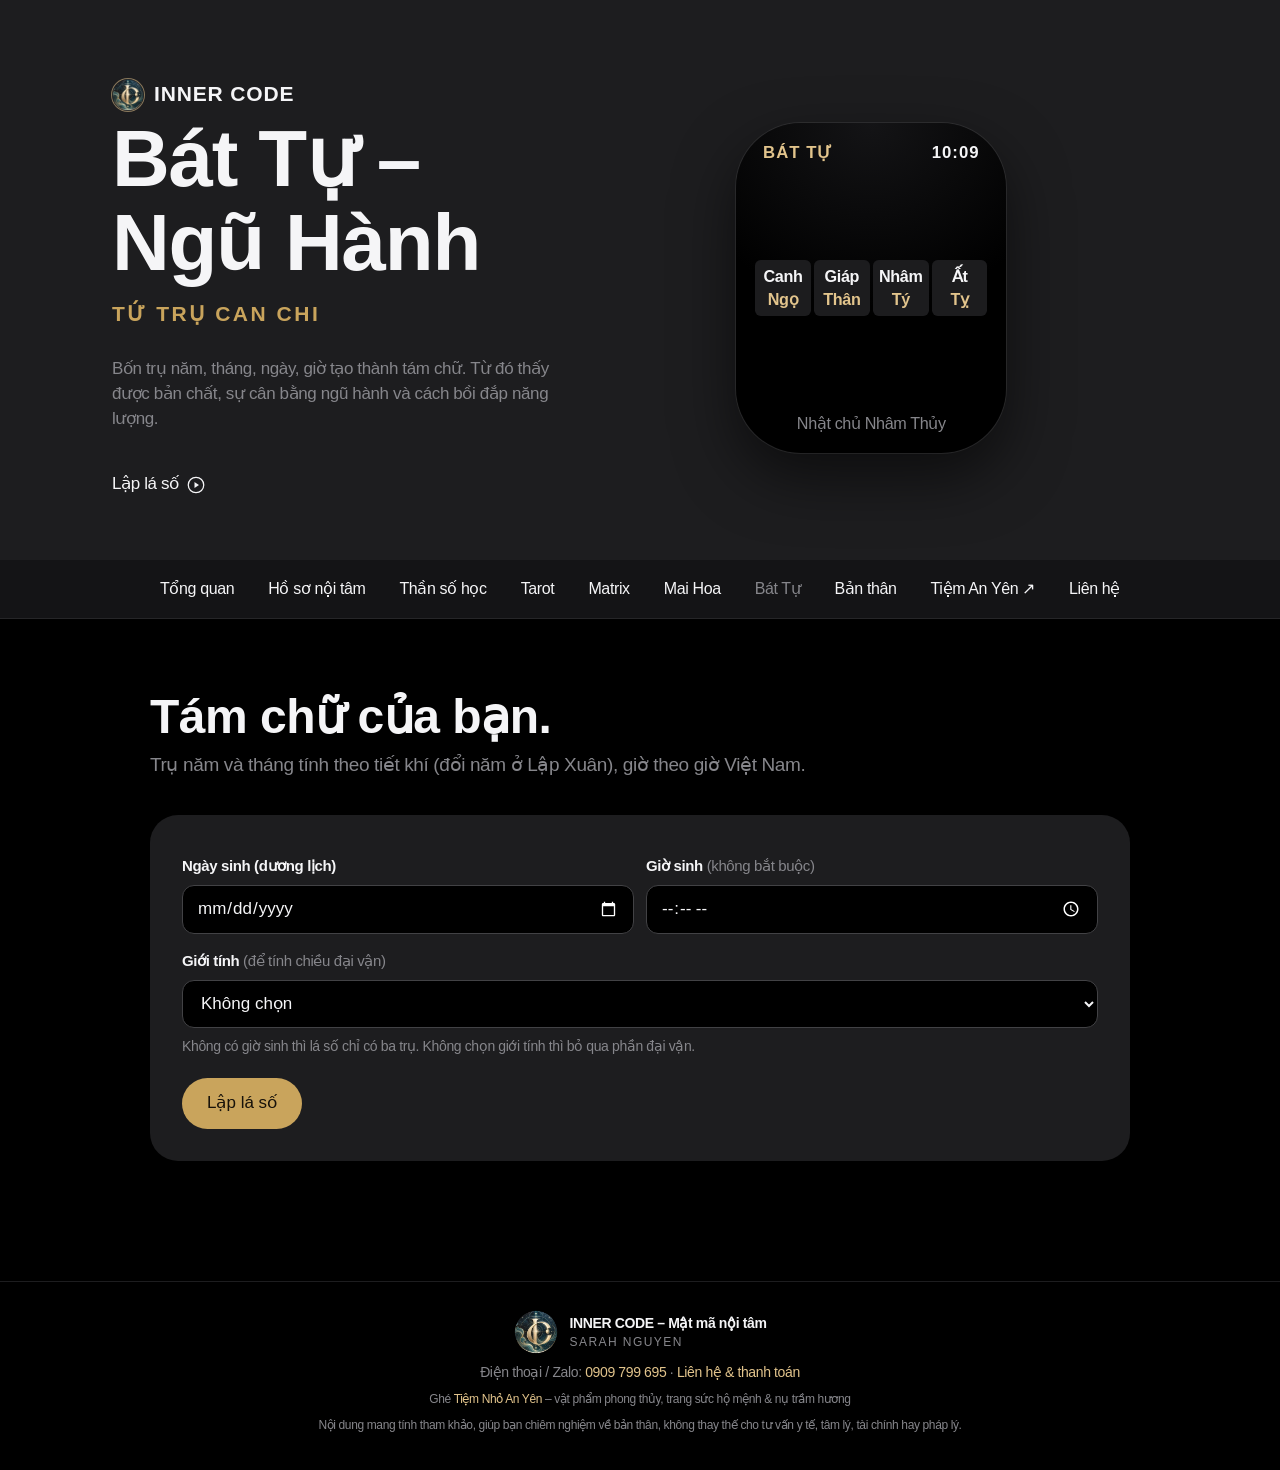
==== bazi.html @ 3e3a52e5 "innercode-giai-doan-1-v2: copy of minhle111509/innercode-giai-doan-1 (0ab1e85) linked with Tiem Nho " ====
<!doctype html>
<html lang="vi">
<head>
  <meta charset="utf-8">
  <meta name="viewport" content="width=device-width, initial-scale=1">
  <title>Bát Tự – Ngũ Hành · Inner Code</title>
  <meta name="description" content="Lập lá số Bát Tự (tứ trụ) theo tiết khí, xem nhật chủ, mệnh nạp âm, cân bằng ngũ hành và hành nên bồi đắp.">
  <link rel="icon" type="image/png" sizes="32x32" href="assets/favicon-32.png">
  <link rel="icon" type="image/png" sizes="64x64" href="assets/favicon-64.png">
  <link rel="apple-touch-icon" href="assets/apple-touch-icon.png">
  <meta name="theme-color" content="#1d1d1f">
  <meta property="og:type" content="website">
  <meta property="og:site_name" content="INNER CODE – Mật mã nội tâm">
  <meta property="og:title" content="Bát Tự – Ngũ Hành · Inner Code">
  <meta property="og:description" content="Lập lá số Bát Tự (tứ trụ) theo tiết khí, xem nhật chủ, mệnh nạp âm, cân bằng ngũ hành và hành nên bồi đắp.">
  <meta property="og:image" content="https://minhle111509.github.io/innercode/assets/og-image.jpg">
  <meta property="og:url" content="https://minhle111509.github.io/innercode/bazi.html">
  <link rel="stylesheet" href="css/style.css">
</head>
<body>
  <header class="hero">
    <div class="hero-inner">
      <div class="hero-copy">
        <p class="eyebrow"><img class="brand-mark" src="assets/emblem-160.webp" alt="" width="32" height="32">INNER CODE</p>
        <h1>Bát Tự – Ngũ Hành</h1>
        <p class="tagline">Tứ trụ Can Chi</p>
        <p class="hero-desc">Bốn trụ năm, tháng, ngày, giờ tạo thành tám chữ. Từ đó thấy được bản chất, sự cân bằng ngũ hành và cách bồi đắp năng lượng.</p>
        <a class="cta" href="#start">Lập lá số <svg class="cta-icon" viewBox="0 0 20 20" aria-hidden="true"><circle cx="10" cy="10" r="8.6" fill="none" stroke="currentColor" stroke-width="1.4"/><path d="M8.3 6.6 13.3 10l-5 3.4z" fill="currentColor"/></svg></a>
      </div>
      <div class="faces single">
        <figure class="face-item"><div class="face" aria-hidden="true"><span class="face-label">BÁT TỰ</span><span class="face-time">10:09</span><div class="s-pillars" aria-hidden="true"><span>Canh<i>Ngọ</i></span><span>Giáp<i>Thân</i></span><span>Nhâm<i>Tý</i></span><span>Ất<i>Tỵ</i></span></div><span class="face-foot">Nhật chủ Nhâm Thủy</span></div></figure>
      </div>
    </div>
  </header>

  <nav class="subnav" aria-label="Điều hướng">
    <div class="subnav-inner">
      <a href="index.html">Tổng quan</a>
      <a href="profile.html">Hồ sơ nội tâm</a>
      <a href="numerology.html">Thần số học</a>
      <a href="tarot.html">Tarot</a>
      <a href="matrix.html">Matrix</a>
      <a href="meihua.html">Mai Hoa</a>
      <a href="bazi.html" aria-current="page">Bát Tự</a>
      <a href="self.html">Bản thân</a>
      <a href="https://tiem-nho-an-yen.minhle111509.workers.dev/" target="_blank" rel="noopener">Tiệm An Yên ↗</a>
      <a href="index.html#lien-he">Liên hệ</a>
    </div>
  </nav>

  <main class="section" id="start">
    <div class="container">
      <h2 class="section-title">Tám chữ của bạn.</h2>
      <p class="section-lead">Trụ năm và tháng tính theo tiết khí (đổi năm ở Lập Xuân), giờ theo giờ Việt Nam.</p>

      <form id="bazi-form" class="panel" novalidate>
        <div class="field-row">
          <div>
            <label for="birth-date">Ngày sinh (dương lịch)</label>
            <input id="birth-date" name="birthDate" type="date" min="1900-01-01" required>
          </div>
          <div>
            <label for="birth-time">Giờ sinh <span class="muted">(không bắt buộc)</span></label>
            <input id="birth-time" name="birthTime" type="time">
          </div>
        </div>
        <label for="gender">Giới tính <span class="muted">(để tính chiều đại vận)</span></label>
        <select id="gender" name="gender">
          <option value="">Không chọn</option>
          <option value="female">Nữ</option>
          <option value="male">Nam</option>
        </select>
        <p class="hint">Không có giờ sinh thì lá số chỉ có ba trụ. Không chọn giới tính thì bỏ qua phần đại vận.</p>

        <button type="submit" class="btn">Lập lá số</button>
      </form>

      <section id="bazi-result" class="results" aria-live="polite"></section>
    </div>
  </main>

  <footer class="site-footer">
    <div class="footer-brand"><img src="assets/emblem-160.webp" alt="" width="44" height="44"><div><strong>INNER CODE – Mật mã nội tâm</strong><span>Sarah Nguyen</span></div></div>
    <p class="footer-contact">Điện thoại / Zalo: <a href="tel:+84909799695">0909 799 695</a> · <a href="index.html#lien-he">Liên hệ &amp; thanh toán</a></p>
    <p class="footer-partner">Ghé <a href="https://tiem-nho-an-yen.minhle111509.workers.dev/" target="_blank" rel="noopener">Tiệm Nhỏ An Yên</a> – vật phẩm phong thủy, trang sức hộ mệnh &amp; nụ trầm hương</p>
    <p>Nội dung mang tính tham khảo, giúp bạn chiêm nghiệm về bản thân, không thay thế cho tư vấn y tế, tâm lý, tài chính hay pháp lý.</p>
  </footer>
  <script type="module" src="js/bazi/page.js"></script>
</body>
</html>
---- css/style.css ----
/* Product-page style: dark stage, big bold headline, red tagline, minimal chrome. */
:root {
  --bg: #000;
  --stage: #1d1d1f;
  --surface: #1d1d1f;
  --surface-2: #2c2c2e;
  --line: #424245;
  --text: #f5f5f7;
  --muted: #86868b;
  --accent: #e2c48c;
  --accent-deep: #c9a45c;
  --gold-rgb: 201, 164, 92;
  --link: #e2c48c;
  --button: #c9a45c;
  --button-hover: #d8b872;
  --button-text: #17120a;
  --warm-surface: #2a2417;
  --danger: #ff6961;
  --el-wood: #30d158;
  --el-fire: #ff453a;
  --el-earth: #d9a441;
  --el-metal: #d1d1d6;
  --el-water: #0a84ff;
  --font: -apple-system, BlinkMacSystemFont, "SF Pro Display", "SF Pro Text", "Helvetica Neue", "Segoe UI", Roboto, Arial, sans-serif;
  color-scheme: dark;
}

* { box-sizing: border-box; }
[hidden] { display: none !important; }

html { background: var(--bg); }
body {
  margin: 0;
  background: var(--bg);
  color: var(--text);
  font-family: var(--font);
  font-size: 17px;
  line-height: 1.47;
  letter-spacing: -0.022em;
  -webkit-font-smoothing: antialiased;
}
a { color: var(--link); text-decoration: none; }
a:hover { text-decoration: underline; }
:focus-visible { outline: 2px solid var(--link); outline-offset: 3px; }

/* ---------- Hero ---------- */
.hero { background: var(--stage); overflow: hidden; }
.hero-inner {
  max-width: 1100px;
  margin: 0 auto;
  padding: 56px 22px 40px;
  min-height: 560px;
  display: grid;
  grid-template-columns: minmax(0, 0.85fr) minmax(0, 1.15fr);
  align-items: center;
  gap: 24px;
}
.eyebrow {
  display: flex;
  align-items: center;
  gap: 10px;
  margin: 0 0 6px;
  font-size: 21px;
  font-weight: 600;
  letter-spacing: 0.04em;
}
.brand-mark { width: 32px; height: 32px; border-radius: 50%; box-shadow: 0 0 0 1px rgba(226, 196, 140, 0.55); }
.hero h1 {
  margin: 0;
  font-size: clamp(44px, 6.6vw, 80px);
  line-height: 1.05;
  font-weight: 600;
  letter-spacing: -0.015em;
}
.tagline {
  margin: 14px 0 0;
  color: var(--accent-deep);
  font-size: clamp(17px, 2vw, 21px);
  font-weight: 600;
  letter-spacing: 0.12em;
  text-transform: uppercase;
}
.hero-desc { margin: 28px 0 0; color: var(--muted); max-width: 26em; }
.cta {
  display: inline-flex;
  align-items: center;
  gap: 8px;
  margin-top: 40px;
  color: var(--text);
  font-size: 17px;
}
.cta:hover { text-decoration: underline; }
.cta-icon { width: 18px; height: 18px; flex: none; }

/* Home hero: illustration behind the copy, darkened on the text side for contrast. */
.hero-art {
  background:
    linear-gradient(90deg, rgba(8, 8, 10, 0.95) 0%, rgba(8, 8, 10, 0.78) 40%, rgba(8, 8, 10, 0.5) 100%),
    url("../assets/hero-art.webp") 62% 38% / cover no-repeat,
    var(--stage);
}

.hero-art .face-item figcaption { color: #d1d1d6; text-shadow: 0 1px 10px rgba(0, 0, 0, 0.9); }

/* ---------- Watch faces (each feature is a face) ---------- */
.faces {
  --w: clamp(132px, 15vw, 186px);
  display: grid;
  grid-template-columns: repeat(2, var(--w));
  gap: 28px 26px;
  justify-content: center;
}
.faces.six { --w: clamp(120px, 12vw, 160px); grid-template-columns: repeat(3, var(--w)); gap: 22px 20px; }
.faces.single { --w: clamp(200px, 24vw, 270px); grid-template-columns: var(--w); }
.face-item { margin: 0; display: grid; justify-items: center; gap: 10px; }
.face-item figcaption { font-size: 14px; color: var(--muted); }
.face {
  position: relative;
  width: var(--w);
  max-width: 100%;
  aspect-ratio: 0.82;
  border-radius: calc(var(--w) * 0.24);
  background: radial-gradient(120% 90% at 50% 0%, #141416, #000 62%);
  box-shadow: 0 0 0 1px rgba(255, 255, 255, 0.08), 0 24px 60px rgba(0, 0, 0, 0.55);
  display: flex;
  flex-direction: column;
  align-items: center;
  justify-content: center;
  gap: 0.4em;
  font-size: calc(var(--w) / 10);
  color: var(--text);
  text-align: center;
  transition: transform 0.35s ease, box-shadow 0.35s ease;
}
a.face:hover {
  text-decoration: none;
  transform: translateY(-6px);
  box-shadow: 0 0 0 1px rgba(var(--gold-rgb), 0.55), 0 30px 70px rgba(0, 0, 0, 0.6);
}
.face-label, .face-time { position: absolute; top: 1.05em; font-size: 0.62em; font-weight: 600; letter-spacing: 0.06em; }
.face-label { left: 1.6em; color: var(--accent); }
.face-time { right: 1.6em; color: var(--text); font-variant-numeric: tabular-nums; }
.face-foot { position: absolute; bottom: 1.05em; left: 0; right: 0; font-size: 0.6em; color: var(--muted); }

.s-big {
  font-size: 3.6em;
  font-weight: 700;
  line-height: 1;
  background: linear-gradient(180deg, #fff, #ffd5a8);
  -webkit-background-clip: text;
  background-clip: text;
  color: transparent;
}
.s-grid { display: grid; grid-template-columns: repeat(3, 0.55em); gap: 0.25em; }
.s-grid i { height: 0.55em; border-radius: 50%; background: #3a3a3c; }
.s-grid i.on { background: var(--accent); }
.s-card {
  width: 44%;
  height: 58%;
  border-radius: 0.5em;
  background: linear-gradient(180deg, #f7eed8, #e2cd97);
  color: #2b1e07;
  display: flex;
  flex-direction: column;
  align-items: center;
  justify-content: space-between;
  padding: 0.5em 0.2em;
  font-weight: 700;
  font-size: 0.72em;
}
.s-card .s-star { font-size: 2.4em; line-height: 1; }
.s-matrix { width: 66%; height: auto; }
.s-hex { display: grid; gap: 0.26em; width: 46%; }
.s-hex i { height: 0.36em; border-radius: 0.1em; background: var(--text); }
.s-hex i.yin { background: linear-gradient(90deg, var(--text) 0 42%, transparent 42% 58%, var(--text) 58%); }
.s-hex i.moving { background: var(--accent); }

/* ---------- Local nav (sticky) ---------- */
.subnav {
  position: sticky;
  top: 0;
  z-index: 20;
  background: rgba(29, 29, 31, 0.72);
  -webkit-backdrop-filter: saturate(180%) blur(20px);
  backdrop-filter: saturate(180%) blur(20px);
  border-bottom: 1px solid rgba(255, 255, 255, 0.08);
}
.subnav-inner {
  max-width: 1100px;
  margin: 0 auto;
  padding: 0 16px;
  height: 58px;
  display: flex;
  align-items: center;
  justify-content: flex-start;
  gap: clamp(14px, 4vw, 34px);
  overflow-x: auto;
  scrollbar-width: none;
}
.subnav a { color: var(--text); font-size: 16px; white-space: nowrap; }
/* Centre the links when they fit, but keep the first one reachable when the row scrolls. */
.subnav a:first-child { margin-left: auto; }
.subnav a:last-child { margin-right: auto; }
.subnav a[aria-current="page"] { color: var(--muted); pointer-events: none; }

/* ---------- Content ---------- */
.section { padding: 72px 16px 80px; }
.container { max-width: 980px; margin: 0 auto; }
.section-title {
  margin: 0 0 8px;
  font-size: clamp(32px, 5vw, 48px);
  line-height: 1.08;
  font-weight: 600;
  letter-spacing: -0.01em;
}
.section-lead { margin: 0 0 36px; color: var(--muted); font-size: 19px; }
.muted { color: var(--muted); font-weight: 400; }

.tile-grid { display: grid; grid-template-columns: repeat(auto-fit, minmax(260px, 1fr)); gap: 20px; }
.tile.featured { grid-column: 1 / -1; background: linear-gradient(135deg, var(--warm-surface), var(--surface) 60%); }
.tile.featured h3 { font-size: clamp(32px, 5vw, 44px); }
.s-breath { width: 52%; aspect-ratio: 1; border-radius: 50%; background: radial-gradient(circle, rgba(0, 245, 234, 0.55), rgba(10, 132, 255, 0.18) 70%); box-shadow: 0 0 0 1px rgba(0, 245, 234, 0.45); }
.tile {
  display: flex;
  flex-direction: column;
  gap: 6px;
  padding: 40px 32px;
  border-radius: 28px;
  background: var(--surface);
  color: var(--text);
  transition: transform 0.3s ease;
}
.tile:hover { text-decoration: none; transform: scale(1.015); }
.tile h3 { margin: 0; font-size: 32px; font-weight: 600; line-height: 1.1; }
.tile .tagline { margin: 4px 0 8px; font-size: 14px; }
.tile p { margin: 0; color: var(--muted); flex: 1; }
.tile-link { margin-top: 18px; color: var(--link); }

.panel {
  display: grid;
  gap: 8px;
  padding: 32px;
  border-radius: 28px;
  background: var(--surface);
}
label { font-weight: 600; font-size: 15px; margin-top: 8px; }
label.checkbox { display: flex; align-items: center; gap: 10px; font-weight: 400; }
input[type="text"], input[type="date"], select {
  width: 100%;
  min-height: 48px;
  padding: 10px 14px;
  border-radius: 12px;
  border: 1px solid var(--line);
  background: #000;
  color: var(--text);
  font: inherit;
}
input[type="text"]:focus, input[type="date"]:focus, select:focus {
  outline: none;
  border-color: var(--button);
  box-shadow: 0 0 0 3px rgba(var(--gold-rgb), 0.4);
}
input[type="checkbox"] { width: 18px; height: 18px; accent-color: var(--button); }

.btn {
  justify-self: start;
  margin-top: 14px;
  padding: 12px 24px;
  border: 1px solid transparent;
  border-radius: 980px;
  background: var(--button);
  color: var(--button-text);
  font-weight: 600;
  font: inherit;
  cursor: pointer;
}
.btn:hover { background: var(--button-hover); }
.btn.secondary { background: transparent; border-color: var(--link); color: var(--link); }
.btn.secondary:hover { background: rgba(var(--gold-rgb), 0.14); }

/* ---------- Results ---------- */
.results { margin-top: 40px; display: grid; gap: 16px; scroll-margin-top: 72px; }
.results h2 { margin: 0; font-size: 32px; font-weight: 600; }
.results > .muted { margin: 0; }
.error { color: var(--danger); font-weight: 600; }

.reading-card {
  display: flex;
  gap: 20px;
  padding: 24px;
  border-radius: 22px;
  background: var(--surface);
}
.reading-card.column { flex-direction: column; gap: 10px; }
.reading-card.column > .btn { align-self: flex-start; }
.reading-card.highlight { box-shadow: inset 0 0 0 1px rgba(var(--gold-rgb), 0.55); }
.reading-card h3 { margin: 0 0 4px; font-size: 21px; font-weight: 600; }
.reading-card p { margin: 4px 0; }
.keywords { color: var(--accent); font-weight: 600; }
.number-badge {
  flex: 0 0 68px;
  height: 68px;
  display: grid;
  place-items: center;
  border-radius: 50%;
  font-size: 26px;
  font-weight: 700;
  background: radial-gradient(circle, #000 0 60%, transparent 61%), var(--accent);
}
.reading-card.highlight .number-badge {
  background: radial-gradient(circle, #000 0 60%, transparent 61%), conic-gradient(#f3dca6, #a8843f, #f3dca6, #a8843f, #f3dca6);
}

.birth-grid { display: grid; grid-template-columns: repeat(3, 72px); gap: 6px; }
.birth-grid .cell {
  height: 56px;
  display: grid;
  place-items: center;
  border: 1px solid var(--line);
  border-radius: 12px;
  font-weight: 700;
  word-break: break-all;
}
.birth-grid .cell.empty { color: var(--muted); opacity: 0.5; }

/* ---------- Tarot ---------- */
.question { margin: 0; }
.tarot-spread { display: flex; flex-wrap: wrap; justify-content: center; gap: 24px; }
.tarot-slot { width: 180px; display: flex; flex-direction: column; align-items: center; gap: 8px; text-align: center; }
.position { margin: 0; font-weight: 600; color: var(--accent); letter-spacing: 0.06em; text-transform: uppercase; font-size: 14px; }
.tarot-card {
  width: 150px;
  height: 240px;
  padding: 0;
  border: none;
  background: none;
  perspective: 900px;
  cursor: pointer;
  animation: deal 0.4s ease-out both;
}
.tarot-card.flipped { cursor: default; }
.tarot-inner { position: relative; width: 100%; height: 100%; transition: transform 0.7s; transform-style: preserve-3d; }
.tarot-card.flipped .tarot-inner { transform: rotateY(180deg); }
.tarot-face, .tarot-face-wrap { position: absolute; inset: 0; border-radius: 14px; backface-visibility: hidden; }
.tarot-back {
  display: grid;
  place-items: center;
  font-size: 3rem;
  color: var(--accent-deep);
  border: 1px solid var(--line);
  background: radial-gradient(circle at 50% 50%, #2c2c2e, #1d1d1f 70%);
}
.tarot-face-wrap { transform: rotateY(180deg); }
.tarot-face-wrap.reversed .tarot-front { transform: rotate(180deg); }
.tarot-front {
  display: flex;
  flex-direction: column;
  align-items: center;
  justify-content: space-between;
  padding: 14px 8px;
  background: linear-gradient(180deg, #f7eed8, #e9d7a8);
  color: #2b1e07;
}
.tarot-label { font-weight: 800; font-size: 1.1rem; }
.tarot-symbol { font-size: 3rem; }
.tarot-name { font-weight: 700; font-size: 0.95rem; }
.tarot-detail h3 { margin: 0; font-size: 17px; }
.tarot-detail p { margin: 2px 0; font-size: 15px; }
#flip-all { justify-self: center; }

@keyframes deal { from { opacity: 0; transform: translateY(20px); } to { opacity: 1; transform: none; } }

/* ---------- Matrix Destiny ---------- */
.matrix-figure { margin: 0; padding: 24px; border-radius: 22px; background: var(--surface); }
.matrix-chart { display: block; width: 100%; max-width: 460px; height: auto; margin: 0 auto; }
.chart-lines { fill: none; stroke: rgba(255, 255, 255, 0.28); stroke-width: 1.5; }
.chart-point circle { fill: var(--pt); stroke: var(--surface); stroke-width: 2; }
.chart-point text { fill: var(--pt-text, #fff); font-weight: 700; text-anchor: middle; dominant-baseline: central; font-family: var(--font); }
.chart-labels text { fill: #30d158; font-size: 15px; font-weight: 700; text-anchor: middle; dominant-baseline: central; }
.pt-core { --pt: #ffd60a; --pt-text: #000; }
.pt-spirit { --pt: #bf5af2; }
.pt-matter { --pt: #ff453a; }
.pt-ancestor { --pt: #636366; }
.pt-inner { --pt: #2c2c2e; }
.pt-channel { --pt: #30d158; --pt-text: #000; }
.chart-legend {
  display: flex;
  flex-wrap: wrap;
  justify-content: center;
  align-items: center;
  gap: 6px 14px;
  margin-top: 16px;
  color: var(--muted);
  font-size: 13px;
}
.chart-legend .dot { width: 10px; height: 10px; border-radius: 50%; background: var(--pt); margin-right: -8px; }
.trio { font-size: 24px; font-weight: 600; letter-spacing: 0.04em; }
.purpose-grid { display: grid; grid-template-columns: repeat(auto-fit, minmax(190px, 1fr)); gap: 12px; }
.purpose-grid.years { grid-template-columns: repeat(auto-fit, minmax(min(130px, 100%), 1fr)); }
.purpose { display: flex; flex-direction: column; gap: 4px; padding: 18px; border-radius: 16px; background: #000; font-size: 15px; }
.purpose-number { font-size: 40px; font-weight: 600; line-height: 1; color: var(--accent); }
.purpose-name { font-weight: 600; }

/* ---------- Mai Hoa ---------- */
fieldset { border: 0; margin: 0; padding: 0; display: grid; gap: 8px; min-width: 0; }
legend { font-weight: 600; font-size: 15px; padding: 0; margin-top: 8px; }
.segmented { display: inline-flex; gap: 4px; padding: 4px; border-radius: 12px; background: #000; justify-self: start; }
.segmented label { margin: 0; padding: 8px 16px; border-radius: 9px; font-weight: 500; cursor: pointer; }
.segmented input { position: absolute; opacity: 0; pointer-events: none; }
.segmented label:has(input:checked) { background: var(--surface-2); }
.segmented label:has(input:focus-visible) { outline: 2px solid var(--link); }
.field-row { display: grid; grid-template-columns: repeat(auto-fit, minmax(180px, 1fr)); gap: 12px; }
.field-row > div { display: grid; gap: 8px; min-width: 0; }
input[type="number"], input[type="datetime-local"], input[type="time"] {
  width: 100%;
  min-height: 48px;
  padding: 10px 14px;
  border-radius: 12px;
  border: 1px solid var(--line);
  background: #000;
  color: var(--text);
  font: inherit;
}
input[type="number"]:focus, input[type="datetime-local"]:focus, input[type="time"]:focus {
  outline: none;
  border-color: var(--button);
  box-shadow: 0 0 0 3px rgba(var(--gold-rgb), 0.4);
}
.inline-row { display: flex; gap: 10px; align-items: center; flex-wrap: wrap; }
.inline-row input { flex: 1 1 220px; }
.inline-row .btn { margin-top: 0; }
.hint { margin: 0; font-size: 14px; color: var(--muted); }

.hex-row { display: grid; grid-template-columns: repeat(auto-fit, minmax(220px, 1fr)); gap: 16px; }
.hex-card { display: grid; gap: 6px; align-content: start; padding: 24px; border-radius: 22px; background: var(--surface); text-align: center; }
.hex-card h3 { margin: 6px 0 0; font-size: 21px; font-weight: 600; }
.hex-card p { margin: 0; }
.hex { display: grid; gap: 9px; width: 120px; margin: 8px auto 4px; }
.hex-line { height: 14px; border-radius: 3px; background: var(--text); }
.hex-line.yin { background: linear-gradient(90deg, var(--text) 0 42%, transparent 42% 58%, var(--text) 58%); }
.hex-line.moving.yang { background: var(--accent); }
.hex-line.moving.yin { background: linear-gradient(90deg, var(--accent) 0 42%, transparent 42% 58%, var(--accent) 58%); }
.trigram-row { display: grid; grid-template-columns: repeat(auto-fit, minmax(190px, 1fr)); gap: 10px; }
.trigram-chip { display: flex; gap: 12px; align-items: center; padding: 14px; border-radius: 14px; background: #000; font-size: 15px; }
.trigram-symbol { font-size: 34px; line-height: 1; }
.verdict { display: inline-block; padding: 2px 10px; border-radius: 980px; font-size: 13px; font-weight: 700; }
.verdict.good { background: rgba(48, 209, 88, 0.16); color: #30d158; }
.verdict.bad { background: rgba(255, 105, 97, 0.16); color: var(--danger); }


/* ---------- Face extras ---------- */
.s-pillars { display: grid; grid-template-columns: repeat(4, minmax(0, 1fr)); gap: 0.2em; width: 86%; font-weight: 700; font-size: 0.6em; line-height: 1.3; }
.s-pillars span { display: grid; gap: 0.1em; padding: 0.35em 0; border-radius: 0.35em; background: #1c1c1e; }
.s-pillars i { font-style: normal; color: var(--accent); }
.s-rings { position: relative; width: 56%; aspect-ratio: 1; }
.s-rings i { position: absolute; inset: 0; border-radius: 50%; border: 0.32em solid var(--ring); }
.s-rings i:nth-child(1) { --ring: #c9a45c; }
.s-rings i:nth-child(2) { --ring: #6fa3a0; inset: 0.55em; }
.s-rings i:nth-child(3) { --ring: #f3e9d2; inset: 1.1em; }

/* ---------- Shared result pieces ---------- */
.number-badge.small { font-size: 17px; }
.advice { color: var(--text); }
.purpose.current { box-shadow: inset 0 0 0 1px rgba(var(--gold-rgb), 0.6); }
.tag-now { justify-self: start; align-self: flex-start; padding: 2px 10px; border-radius: 980px; background: rgba(var(--gold-rgb), 0.16); color: var(--accent); font-size: 12px; font-weight: 700; }
.arrow-list, .tip-list { margin: 4px 0 0; padding: 0; list-style: none; display: grid; gap: 8px; }
.tip-list { padding-left: 18px; list-style: disc; }
.bars { display: grid; gap: 10px; }
.bar-row { display: grid; grid-template-columns: minmax(84px, 9em) 1fr 3.5em; gap: 12px; align-items: center; font-size: 15px; }
.bar-label { min-width: 0; }
.bar-track { height: 10px; border-radius: 980px; background: #000; overflow: hidden; }
.bar-fill { display: block; height: 100%; border-radius: inherit; background: var(--muted); }
.bar-fill.main { background: var(--accent); }
.bar-value { text-align: right; font-variant-numeric: tabular-nums; color: var(--muted); }

/* ---------- Bát Tự ---------- */
.pillars { display: grid; grid-template-columns: repeat(4, minmax(0, 1fr)); gap: 10px; }
.pillar { display: grid; gap: 4px; padding: 18px 10px; border-radius: 18px; background: var(--surface); text-align: center; }
.pillar p { margin: 0; font-size: 14px; }
.pillar-char { font-size: 26px !important; font-weight: 600; }
.el-tag { display: inline-block; padding: 1px 8px; border-radius: 980px; font-size: 12px; font-weight: 700; color: #000; background: var(--el); }
.el-0, .el-bg-0 { --el: var(--el-wood); }
.el-1, .el-bg-1 { --el: var(--el-fire); }
.el-2, .el-bg-2 { --el: var(--el-earth); }
.el-3, .el-bg-3 { --el: var(--el-metal); }
.el-4, .el-bg-4 { --el: var(--el-water); }
.bar-fill[class*="el-bg-"] { background: var(--el); }

.pillar-god { font-size: 12px !important; font-weight: 600; color: var(--accent); min-height: 1.4em; }
.hidden-stems { display: grid; gap: 2px; margin-top: 6px; padding-top: 8px; border-top: 1px solid var(--line); font-size: 12px; color: var(--muted); }
.verdict.neutral { background: rgba(255, 255, 255, 0.1); color: var(--text); }
.luck-grid { display: grid; grid-template-columns: repeat(4, minmax(0, 1fr)); gap: 10px; }
.luck { display: grid; gap: 4px; align-content: start; padding: 14px; border-radius: 14px; background: #000; font-size: 14px; }
.luck.current { box-shadow: inset 0 0 0 1px rgba(var(--gold-rgb), 0.6); }
.luck-age { font-weight: 600; }
.luck-name { font-size: 20px; }
.luck .verdict, .purpose .verdict { justify-self: start; }

.table-wrap { overflow-x: auto; max-width: 100%; }
.results > *, .reading-card > div, .reading-card.column > * { min-width: 0; }
.data-table { width: 100%; min-width: 560px; border-collapse: collapse; font-size: 14px; }
.data-table th { text-align: left; padding: 8px 10px; color: var(--accent); font-size: 12px; font-weight: 600; text-transform: uppercase; letter-spacing: 0.06em; border-bottom: 1px solid var(--line); }
.data-table td { padding: 10px; border-bottom: 1px solid rgba(255, 255, 255, 0.06); vertical-align: top; font-variant-numeric: tabular-nums; }
.data-table td strong { font-size: 16px; }
.total-row td { border-bottom: 0; font-weight: 600; }
.now-card { display: grid; gap: 4px; padding: 18px; border-radius: 16px; background: #000; box-shadow: inset 0 0 0 1px rgba(var(--gold-rgb), 0.5); }
.decades { display: grid; gap: 10px; }
.decade { display: grid; grid-template-columns: 7.5em 1fr; gap: 10px; align-items: center; }
.decade-label { font-size: 13px; color: var(--muted); font-variant-numeric: tabular-nums; }
.decade-chips { display: grid; grid-template-columns: repeat(8, minmax(0, 1fr)); gap: 4px; }
.age-chip { display: grid; justify-items: center; gap: 1px; padding: 6px 0; border-radius: 8px; background: #000; font-variant-numeric: tabular-nums; }
.age-chip small { font-size: 10px; color: var(--muted); }
.age-chip strong { font-size: 15px; }
.age-chip.anchor { background: #1c1c1e; }
.age-chip.current { background: var(--accent); }
.age-chip.current small { color: #000; }
.steps { margin: 0; padding-left: 20px; display: grid; gap: 8px; }

.lines-detail { text-align: left; margin-top: 6px; font-size: 14px; }
.lines-detail summary { cursor: pointer; color: var(--link); }
.lines-detail ol { margin: 8px 0 0; padding-left: 0; list-style: none; display: grid; gap: 6px; }
.lines-detail li { padding: 8px 10px; border-radius: 10px; background: #000; }
.lines-detail li.moving-text { box-shadow: inset 0 0 0 1px rgba(var(--gold-rgb), 0.6); }
.line-quote { margin: 0; padding: 14px 16px; border-radius: 14px; background: #000; border-left: 3px solid var(--accent); }

/* ---------- Khám phá bản thân ---------- */
.tool { display: grid; gap: 16px; padding: 32px; border-radius: 28px; background: var(--surface); scroll-margin-top: 72px; }
.tool { margin-top: 24px; }
.local-nav + .tool { margin-top: 0; }
.tool h2 { margin: 0; font-size: clamp(26px, 4vw, 34px); font-weight: 600; }
.tool > p { margin: 0; color: var(--muted); }
.quiz-list { display: grid; gap: 10px; }
.quiz-item { padding: 14px 16px; border-radius: 14px; background: #000; }
.quiz-item legend { float: left; width: 100%; margin: 0 0 10px; font-weight: 500; font-size: 16px; }
.scale { display: flex; gap: 8px; flex-wrap: wrap; clear: both; }
.scale label { margin: 0; cursor: pointer; }
.scale input { position: absolute; opacity: 0; pointer-events: none; }
.scale span { display: grid; place-items: center; width: 40px; height: 40px; border-radius: 50%; border: 1px solid var(--line); font-weight: 600; }
.scale label:has(input:checked) span { background: var(--button); border-color: var(--button); color: var(--button-text); }
.scale label:has(input:focus-visible) span { outline: 2px solid var(--link); outline-offset: 2px; }
.scale-legend { display: flex; justify-content: space-between; gap: 12px; font-size: 13px; color: var(--muted); }
.sticky-progress { position: sticky; bottom: 12px; justify-self: center; padding: 8px 16px; border-radius: 980px; background: rgba(44, 44, 46, 0.92); font-size: 14px; }
.wheel-layout { display: grid; grid-template-columns: minmax(0, 1fr) minmax(0, 1.1fr); gap: 24px; align-items: center; }
.slider-row { display: grid; grid-template-columns: 10em 1fr 2em; gap: 12px; align-items: center; }
.slider-row label { margin: 0; font-weight: 500; }
.slider-row input { accent-color: var(--accent); width: 100%; }
.slider-row output { text-align: right; font-variant-numeric: tabular-nums; }
.radar { width: 100%; height: auto; display: block; }
.radar-ring { fill: none; stroke: rgba(255, 255, 255, 0.12); }
.radar-axis { stroke: rgba(255, 255, 255, 0.12); }
.radar-shape { fill: rgba(var(--gold-rgb), 0.28); stroke: var(--accent); stroke-width: 2; }
.radar-label { fill: var(--muted); font-size: 12px; font-family: var(--font); dominant-baseline: central; }
.breath-stage { display: grid; place-items: center; gap: 12px; padding: 24px 0; }
.breath-circle {
  width: 200px; height: 200px; border-radius: 50%;
  display: grid; place-items: center; text-align: center;
  background: radial-gradient(circle, rgba(0, 245, 234, 0.35), rgba(10, 132, 255, 0.15) 70%);
  box-shadow: 0 0 0 1px rgba(0, 245, 234, 0.4);
  transform: scale(0.6);
  transition-property: transform;
  transition-timing-function: ease-in-out;
}
.breath-circle[data-phase="in"], .breath-circle[data-phase="hold"] { transform: scale(1); }
.breath-label { font-size: 22px; font-weight: 600; }
.breath-count { color: var(--muted); font-variant-numeric: tabular-nums; min-height: 1.5em; }
.journal-prompt { margin: 0; padding: 18px; border-radius: 14px; background: #000; font-size: 19px; }
textarea {
  width: 100%; min-height: 180px; padding: 14px; border-radius: 12px; border: 1px solid var(--line);
  background: #000; color: var(--text); font: inherit; resize: vertical;
}
textarea:focus { outline: none; border-color: var(--button); box-shadow: 0 0 0 3px rgba(var(--gold-rgb), 0.4); }
.row-actions { display: flex; gap: 10px; flex-wrap: wrap; align-items: center; }
.row-actions .btn { margin-top: 0; }
.local-nav { display: flex; gap: 10px; flex-wrap: wrap; margin-bottom: 28px; }
.local-nav a { padding: 8px 16px; border-radius: 980px; background: var(--surface); color: var(--text); font-size: 15px; }

/* ---------- Hồ sơ nội tâm ---------- */
.core-strip { display: grid; grid-template-columns: repeat(auto-fit, minmax(150px, 1fr)); gap: 12px; }
.core-tile { display: grid; gap: 4px; padding: 18px; border-radius: 18px; background: var(--surface); color: var(--text); }
.core-tile:hover { text-decoration: none; box-shadow: inset 0 0 0 1px var(--line); }
.core-label { font-size: 12px; font-weight: 600; letter-spacing: 0.06em; text-transform: uppercase; color: var(--accent); }
.core-value { font-size: 32px; font-weight: 600; line-height: 1.1; }
.core-caption { font-size: 14px; color: var(--muted); }
.theme-list { display: grid; gap: 14px; }
.chips { display: flex; flex-wrap: wrap; gap: 6px; margin: 6px 0 0 !important; }
.chip { padding: 2px 10px; border-radius: 980px; background: #000; color: var(--muted); font-size: 13px; }
.compare { display: grid; gap: 10px; }
.compare h3 { margin: 8px 0; font-size: 21px; font-weight: 600; }
.compare-head, .compare-row { display: grid; grid-template-columns: 9em repeat(3, minmax(0, 1fr)); gap: 12px; }
.compare-head { padding: 0 18px; font-size: 13px; font-weight: 600; color: var(--accent); text-transform: uppercase; letter-spacing: 0.06em; }
.compare-row { padding: 18px; border-radius: 18px; background: var(--surface); font-size: 15px; }
.compare-row h4 { margin: 0; font-size: 16px; }
.compare-row p { margin: 0; }
.compare-src { display: none; }

@media (max-width: 820px) {
  .luck-grid { grid-template-columns: repeat(2, minmax(0, 1fr)); }
  .hero-art {
    background:
      linear-gradient(180deg, rgba(8, 8, 10, 0.9) 0%, rgba(8, 8, 10, 0.7) 45%, rgba(8, 8, 10, 0.85) 100%),
      url("../assets/hero-art.webp") 60% 30% / cover no-repeat,
      var(--stage);
  }
  .about { grid-template-columns: 1fr; gap: 20px; }
  .about-logo { max-width: 320px; }
  .wheel-layout { grid-template-columns: 1fr; }
  .compare-head { display: none; }
  .compare-row { grid-template-columns: 1fr; }
  .compare-src { display: block; font-size: 12px; font-weight: 600; color: var(--accent); text-transform: uppercase; letter-spacing: 0.06em; }
}
@media (max-width: 480px) {
  .decade { grid-template-columns: 1fr; gap: 4px; }
  .age-chip strong { font-size: 13px; }
  .pillars { gap: 6px; }
  .pillar { padding: 12px 4px; }
  .pillar-char { font-size: 20px !important; }
  .tool { padding: 22px 16px; }
  .slider-row { grid-template-columns: 7.5em 1fr 1.6em; }
  .scale span { width: 36px; height: 36px; }
  .bar-row { grid-template-columns: 6.5em 1fr 3em; gap: 8px; }
}
@media (prefers-reduced-motion: reduce) {
  .breath-circle { transition: none !important; }
}

/* ---------- Brand, contact & footer ---------- */
.about { display: grid; grid-template-columns: minmax(0, 0.9fr) minmax(0, 1.1fr); gap: 36px; align-items: center; margin-top: 72px; }
.about-logo { width: 100%; max-width: 440px; height: auto; border-radius: 28px; justify-self: center; box-shadow: 0 0 0 1px rgba(226, 196, 140, 0.35), 0 30px 80px rgba(0, 0, 0, 0.6); }
.about-copy p { margin: 0 0 12px; }
.about-copy .tagline { margin-bottom: 8px; font-size: 14px; }
.contact { margin-top: 72px; scroll-margin-top: 72px; }
.contact-grid { display: grid; grid-template-columns: repeat(auto-fit, minmax(280px, 1fr)); gap: 20px; align-items: start; }
.contact-card { display: grid; gap: 10px; align-content: start; padding: 28px; border-radius: 28px; background: var(--surface); }
.contact-card p { margin: 0; }
.contact-value { font-size: clamp(30px, 5vw, 40px); font-weight: 600; letter-spacing: 0.01em; font-variant-numeric: tabular-nums; }
.qr { width: 100%; max-width: 240px; height: auto; border-radius: 16px; background: #fff; justify-self: start; }
.bank { display: grid; gap: 6px; margin: 0; }
.bank div { display: flex; justify-content: space-between; gap: 12px; padding: 10px 14px; border-radius: 12px; background: #000; }
.bank dt { color: var(--muted); }
.bank dd { margin: 0; font-weight: 600; font-variant-numeric: tabular-nums; }
.bank .account { font-size: 18px; letter-spacing: 0.04em; user-select: all; }
.copy-status:empty { display: none; }
.cta-panel { display: flex; flex-wrap: wrap; gap: 16px; align-items: center; justify-content: space-between; margin-top: 40px; padding: 28px; border-radius: 28px; background: linear-gradient(135deg, var(--warm-surface), var(--surface) 60%); }
.cta-panel h3 { margin: 0 0 4px; font-size: 24px; font-weight: 600; }
.cta-panel p { margin: 0; }
.cta-panel .btn { margin-top: 0; }

.site-footer {
  display: grid;
  justify-items: center;
  gap: 8px;
  border-top: 1px solid var(--surface);
  padding: 28px 16px 36px;
  color: var(--muted);
  font-size: 12px;
  text-align: center;
}
.site-footer p { margin: 0; }
.footer-brand { display: flex; align-items: center; gap: 12px; text-align: left; }
.footer-brand img { width: 44px; height: 44px; border-radius: 50%; }
.footer-brand strong { display: block; color: var(--text); font-size: 14px; }
.footer-brand span { font-size: 12px; letter-spacing: 0.12em; text-transform: uppercase; }
.footer-contact { font-size: 14px; }

@media (max-width: 820px) {
  .hero-inner { grid-template-columns: 1fr; min-height: 0; padding-top: 40px; text-align: left; }
  .cta { margin-top: 24px; }
  .faces, .faces.six { --w: min(40vw, 170px); gap: 22px 18px; grid-template-columns: repeat(2, var(--w)); }
  .faces.single { --w: min(62vw, 240px); }
}

@media (max-width: 480px) {
  .reading-card { flex-direction: column; gap: 12px; }
  .panel { padding: 22px; }
  .tarot-slot { width: 100%; }
  .subnav a { font-size: 15px; }
}

@media (prefers-reduced-motion: reduce) {
  .tarot-inner, .tile, .face { transition: none; }
  .tarot-card { animation: none; }
}
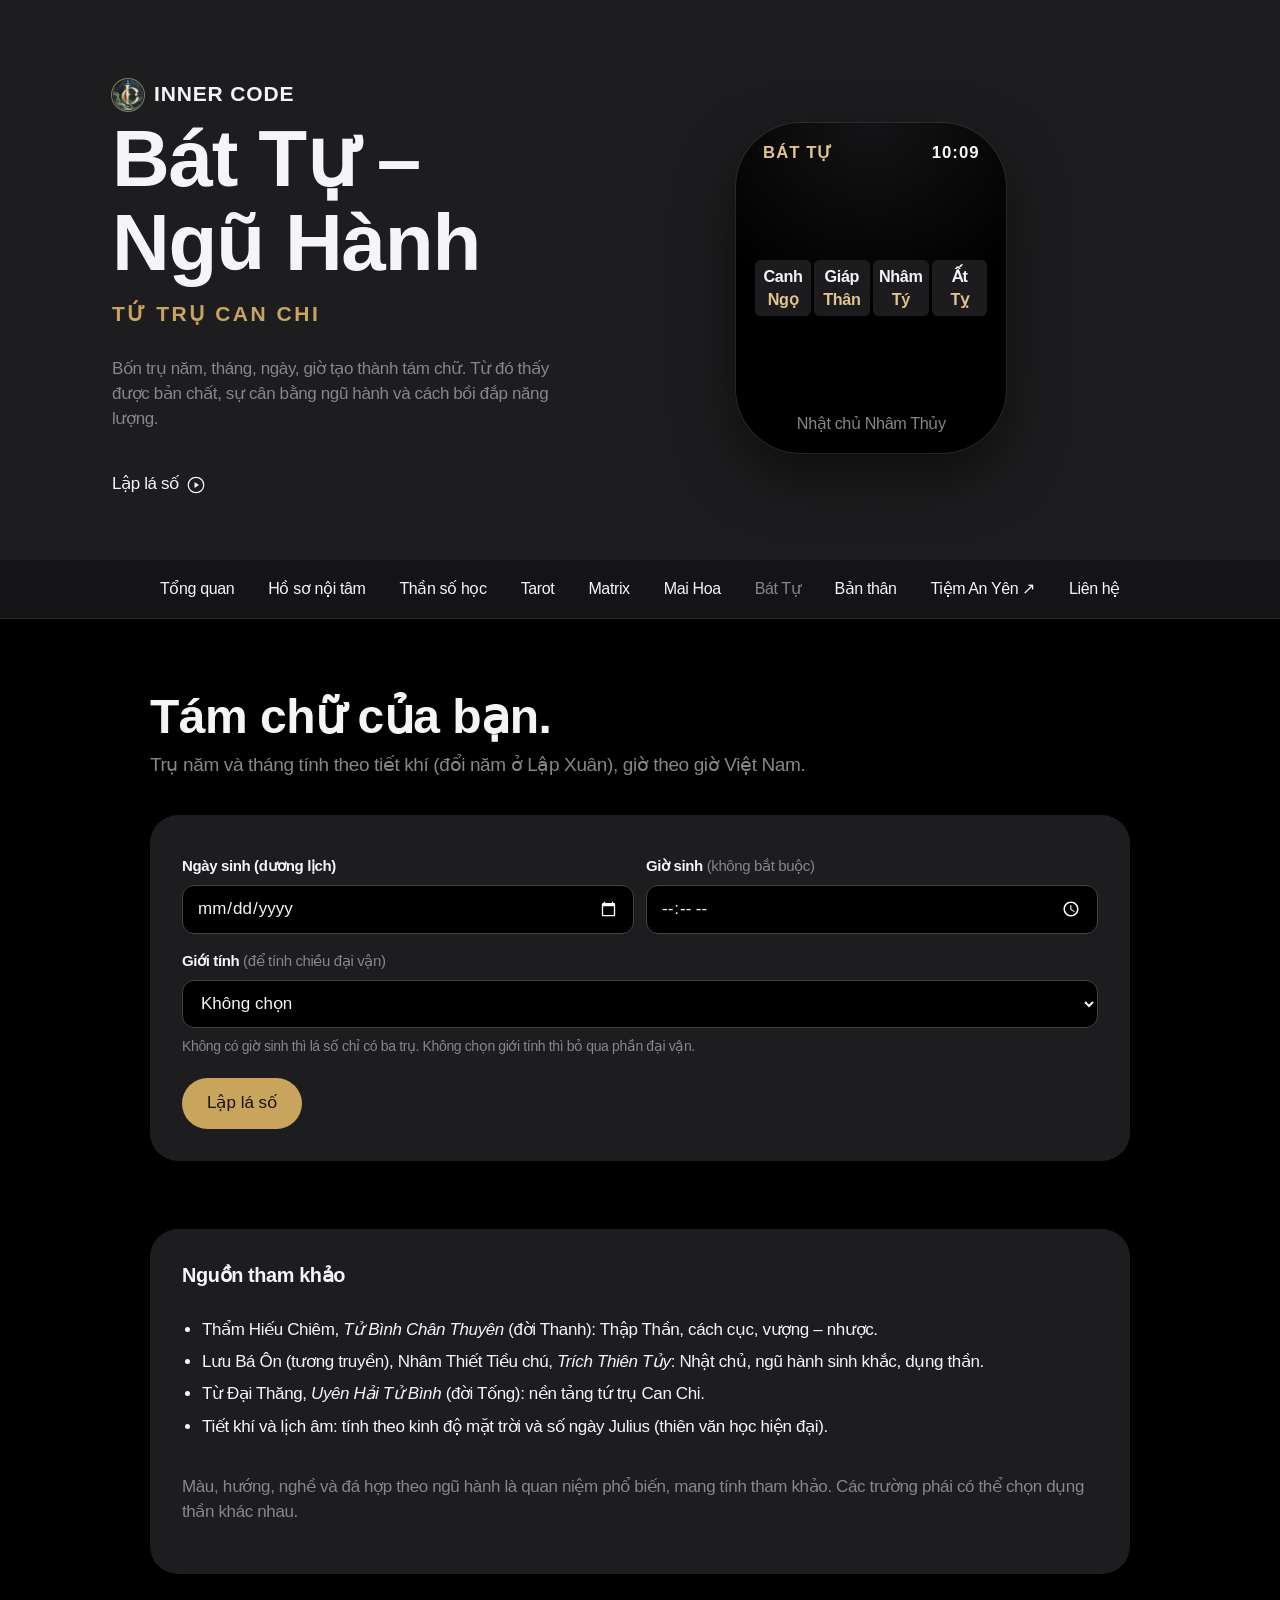
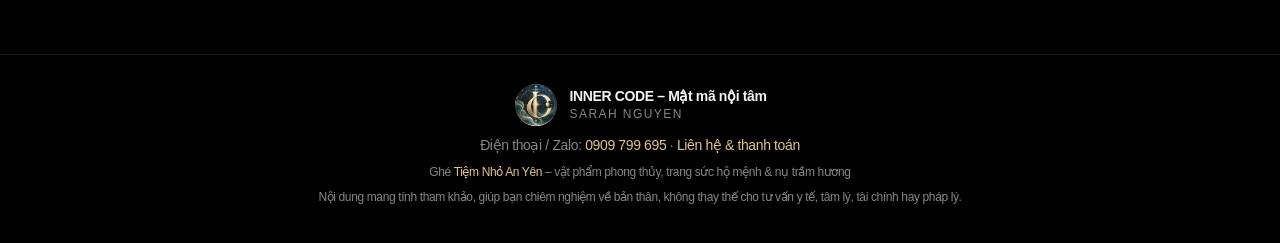
==== commit aab90c60: "Add readings and sources to Tarot, Matrix, Bat Tu, Mai Hoa and Ban than - Tarot: love and work lines" ====
--- a/bazi.html
+++ b/bazi.html
@@ -13,8 +13,8 @@
   <meta property="og:site_name" content="INNER CODE – Mật mã nội tâm">
   <meta property="og:title" content="Bát Tự – Ngũ Hành · Inner Code">
   <meta property="og:description" content="Lập lá số Bát Tự (tứ trụ) theo tiết khí, xem nhật chủ, mệnh nạp âm, cân bằng ngũ hành và hành nên bồi đắp.">
-  <meta property="og:image" content="https://minhle111509.github.io/innercode/assets/og-image.jpg">
-  <meta property="og:url" content="https://minhle111509.github.io/innercode/bazi.html">
+  <meta property="og:image" content="https://innercode-version-2.pages.dev/assets/og-image.jpg">
+  <meta property="og:url" content="https://innercode-version-2.pages.dev/bazi.html">
   <link rel="stylesheet" href="css/style.css">
 </head>
 <body>
@@ -76,6 +76,17 @@
       </form>
 
       <section id="bazi-result" class="results" aria-live="polite"></section>
+
+      <section class="panel sources" aria-labelledby="nguon-tham-khao">
+        <h3 id="nguon-tham-khao">Nguồn tham khảo</h3>
+        <ul>
+          <li>Thẩm Hiếu Chiêm, <em>Tử Bình Chân Thuyên</em> (đời Thanh): Thập Thần, cách cục, vượng – nhược.</li>
+          <li>Lưu Bá Ôn (tương truyền), Nhâm Thiết Tiều chú, <em>Trích Thiên Tủy</em>: Nhật chủ, ngũ hành sinh khắc, dụng thần.</li>
+          <li>Từ Đại Thăng, <em>Uyên Hải Tử Bình</em> (đời Tống): nền tảng tứ trụ Can Chi.</li>
+          <li>Tiết khí và lịch âm: tính theo kinh độ mặt trời và số ngày Julius (thiên văn học hiện đại).</li>
+        </ul>
+        <p class="muted">Màu, hướng, nghề và đá hợp theo ngũ hành là quan niệm phổ biến, mang tính tham khảo. Các trường phái có thể chọn dụng thần khác nhau.</p>
+      </section>
     </div>
   </main>
 
--- a/css/style.css
+++ b/css/style.css
@@ -169,6 +169,14 @@
   font-size: 0.72em;
 }
 .s-card .s-star { font-size: 2.4em; line-height: 1; }
+/* Real Rider–Waite card (X Wheel of Fortune) used as the Tarot face */
+.s-card-img {
+  height: 62%;
+  width: auto;
+  aspect-ratio: 300 / 527;
+  border-radius: 0.35em;
+  box-shadow: 0 0 0 1px rgba(226, 205, 151, 0.35), 0 6px 18px rgba(0, 0, 0, 0.6);
+}
 .s-matrix { width: 66%; height: auto; }
 .s-hex { display: grid; gap: 0.26em; width: 46%; }
 .s-hex i { height: 0.36em; border-radius: 0.1em; background: var(--text); }
@@ -282,6 +290,10 @@
 .results { margin-top: 40px; display: grid; gap: 16px; scroll-margin-top: 72px; }
 .results h2 { margin: 0; font-size: 32px; font-weight: 600; }
 .results > .muted { margin: 0; }
+.sources { margin-top: 28px; }
+.sources h3 { margin: 0 0 8px; }
+.sources ul { margin: 10px 0; padding-left: 20px; display: grid; gap: 6px; line-height: 1.55; }
+.sources em { color: var(--text); }
 .error { color: var(--danger); font-weight: 600; }
 
 .reading-card {
@@ -531,7 +543,7 @@
 .tool > p { margin: 0; color: var(--muted); }
 .quiz-list { display: grid; gap: 10px; }
 .quiz-item { padding: 14px 16px; border-radius: 14px; background: #000; }
-.quiz-item legend { float: left; width: 100%; margin: 0 0 10px; font-weight: 500; font-size: 16px; }
+.quiz-q { margin: 0 0 10px; font-weight: 500; font-size: 16px; overflow-wrap: break-word; }
 .scale { display: flex; gap: 8px; flex-wrap: wrap; clear: both; }
 .scale label { margin: 0; cursor: pointer; }
 .scale input { position: absolute; opacity: 0; pointer-events: none; }
